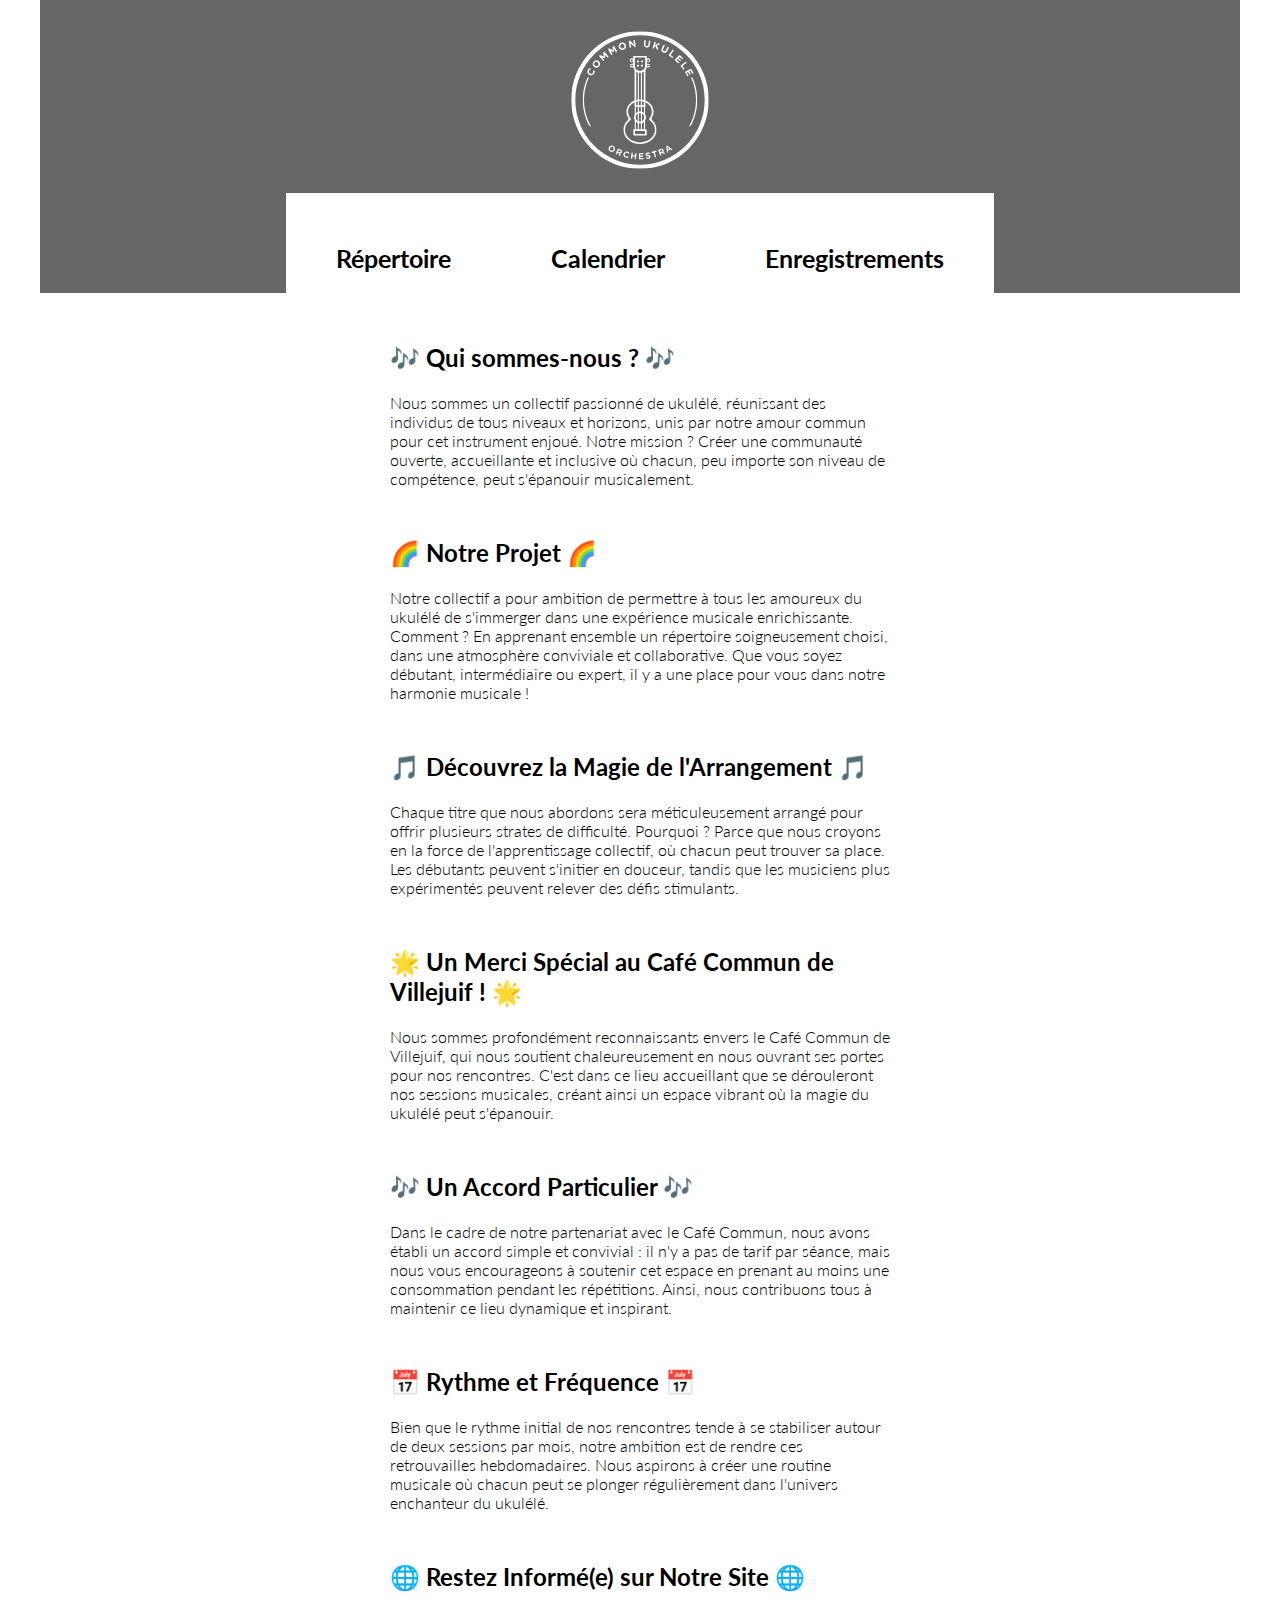
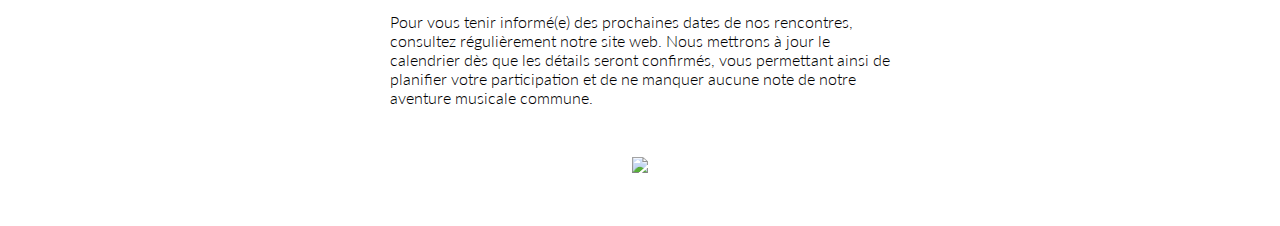
==== index.html @ accfc5ec "+ de trucs" ====
<!DOCTYPE html>
<html lang="fr">
  <head>
    <meta charset="UTF-8" />
    <meta name="viewport" content="width=device-width, initial-scale=1.0" />
    <title>Site Ukulélé</title>
    <link rel="stylesheet" href="styles.css" />
    <link rel="preconnect" href="https://fonts.googleapis.com" />
    <link rel="preconnect" href="https://fonts.gstatic.com" crossorigin />
    <link
      href="https://fonts.googleapis.com/css2?family=Lato:ital,wght@0,100;0,300;0,400;0,700;0,900;1,100;1,300;1,400;1,700;1,900&display=swap"
      rel="stylesheet"
    />
  </head>
  <body>
    <header>
      <a href="index.html">
        <img src="img/logo_white.svg" class="logo_title" />
      </a>
      <nav>
        <ul class="navbar">
          <li><a href="repertoire.html">Répertoire</a></li>
          <li><a href="calendrier.html">Calendrier</a></li>
          <li><a href="#calendrier">Enregistrements</a></li>
        </ul>
      </nav>
    </header>



    <div class="project_text_container">
      <h2>🎶 Qui sommes-nous ? 🎶</h2>

      <p>
        Nous sommes un collectif passionné de ukulélé, réunissant des individus
        de tous niveaux et horizons, unis par notre amour commun pour cet
        instrument enjoué. Notre mission ? Créer une communauté ouverte,
        accueillante et inclusive où chacun, peu importe son niveau de
        compétence, peut s'épanouir musicalement.
      </p>

      <h2>🌈 Notre Projet 🌈</h2>

      <p>
        Notre collectif a pour ambition de permettre à tous les amoureux du
        ukulélé de s'immerger dans une expérience musicale enrichissante.
        Comment ? En apprenant ensemble un répertoire soigneusement choisi, dans
        une atmosphère conviviale et collaborative. Que vous soyez débutant,
        intermédiaire ou expert, il y a une place pour vous dans notre harmonie
        musicale !
      </p>

      <h2>🎵 Découvrez la Magie de l'Arrangement 🎵</h2>

      <p>
        Chaque titre que nous abordons sera méticuleusement arrangé pour offrir
        plusieurs strates de difficulté. Pourquoi ? Parce que nous croyons en la
        force de l'apprentissage collectif, où chacun peut trouver sa place. Les
        débutants peuvent s'initier en douceur, tandis que les musiciens plus
        expérimentés peuvent relever des défis stimulants.
      </p>

      <h2>🌟 Un Merci Spécial au Café Commun de Villejuif ! 🌟</h2>

      <p>
        Nous sommes profondément reconnaissants envers le Café Commun de
        Villejuif, qui nous soutient chaleureusement en nous ouvrant ses portes
        pour nos rencontres. C'est dans ce lieu accueillant que se dérouleront
        nos sessions musicales, créant ainsi un espace vibrant où la magie du
        ukulélé peut s'épanouir.
      </p>

      <h2>🎶 Un Accord Particulier 🎶</h2>

      <p>
        Dans le cadre de notre partenariat avec le Café Commun, nous avons
        établi un accord simple et convivial : il n'y a pas de tarif par séance,
        mais nous vous encourageons à soutenir cet espace en prenant au moins
        une consommation pendant les répétitions. Ainsi, nous contribuons tous à
        maintenir ce lieu dynamique et inspirant.
      </p>

      <h2>📅 Rythme et Fréquence 📅</h2>

      <p>
        Bien que le rythme initial de nos rencontres tende à se stabiliser
        autour de deux sessions par mois, notre ambition est de rendre ces
        retrouvailles hebdomadaires. Nous aspirons à créer une routine musicale
        où chacun peut se plonger régulièrement dans l'univers enchanteur du
        ukulélé.
      </p>

      <h2>🌐 Restez Informé(e) sur Notre Site 🌐</h2>

      <p>
        Pour vous tenir informé(e) des prochaines dates de nos rencontres,
        consultez régulièrement notre site web. Nous mettrons à jour le
        calendrier dès que les détails seront confirmés, vous permettant ainsi
        de planifier votre participation et de ne manquer aucune note de notre
        aventure musicale commune.
      </p>
    </div>
    <footer>
      <a href="index.html">
        <img src="img/logo.svg" class="logo_title" />
      </a>
    </footer>
  </body>
</html>
---- styles.css ----
/* Reset CSS */
* {
  margin: 0;
  padding: 0;
  box-sizing: border-box;
}

html {
  width: 1200px;
  margin: auto;
  font-family: "Lato", sans-serif;
  font-weight: 300;
  font-style: normal;
}
header {
  display: flex;
  flex-direction: column;
  align-items: center;

  background: linear-gradient(rgba(0, 0, 0, 0.6), rgba(0, 0, 0, 0.6)),
    url(boats.jpg) no-repeat, url("img/hero.jpg");
  background-size: 100% 100%;
}

.navbar {
  display: flex;
  flex-direction: row;
}

nav {
  margin: 40px 0px;
  margin-bottom: 20px;
  font-size: 25px;
  font-family: "Lato", sans-serif;
  font-weight: 700;
  font-style: normal;
}

nav a {
  text-decoration: none;
  color: black;
  background-color: white;
  padding: 50px;
}
.logo_title {
  width: 200px;
}

.img_hero {
  width: 1200px;
}
li {
  list-style: none;
}

.project_text_container {
  width: 500px;
  margin: auto;
}

h1 {
  margin: auto;
}

h2 {
  margin-top: 50px;
  margin-bottom: 20px;
}

footer {
  display: flex;
  flex-direction: column;
  align-items: center;
  margin: 50px;
}

.calendar {
  margin-top: 50px;
  display: flex;
  margin: auto;
}
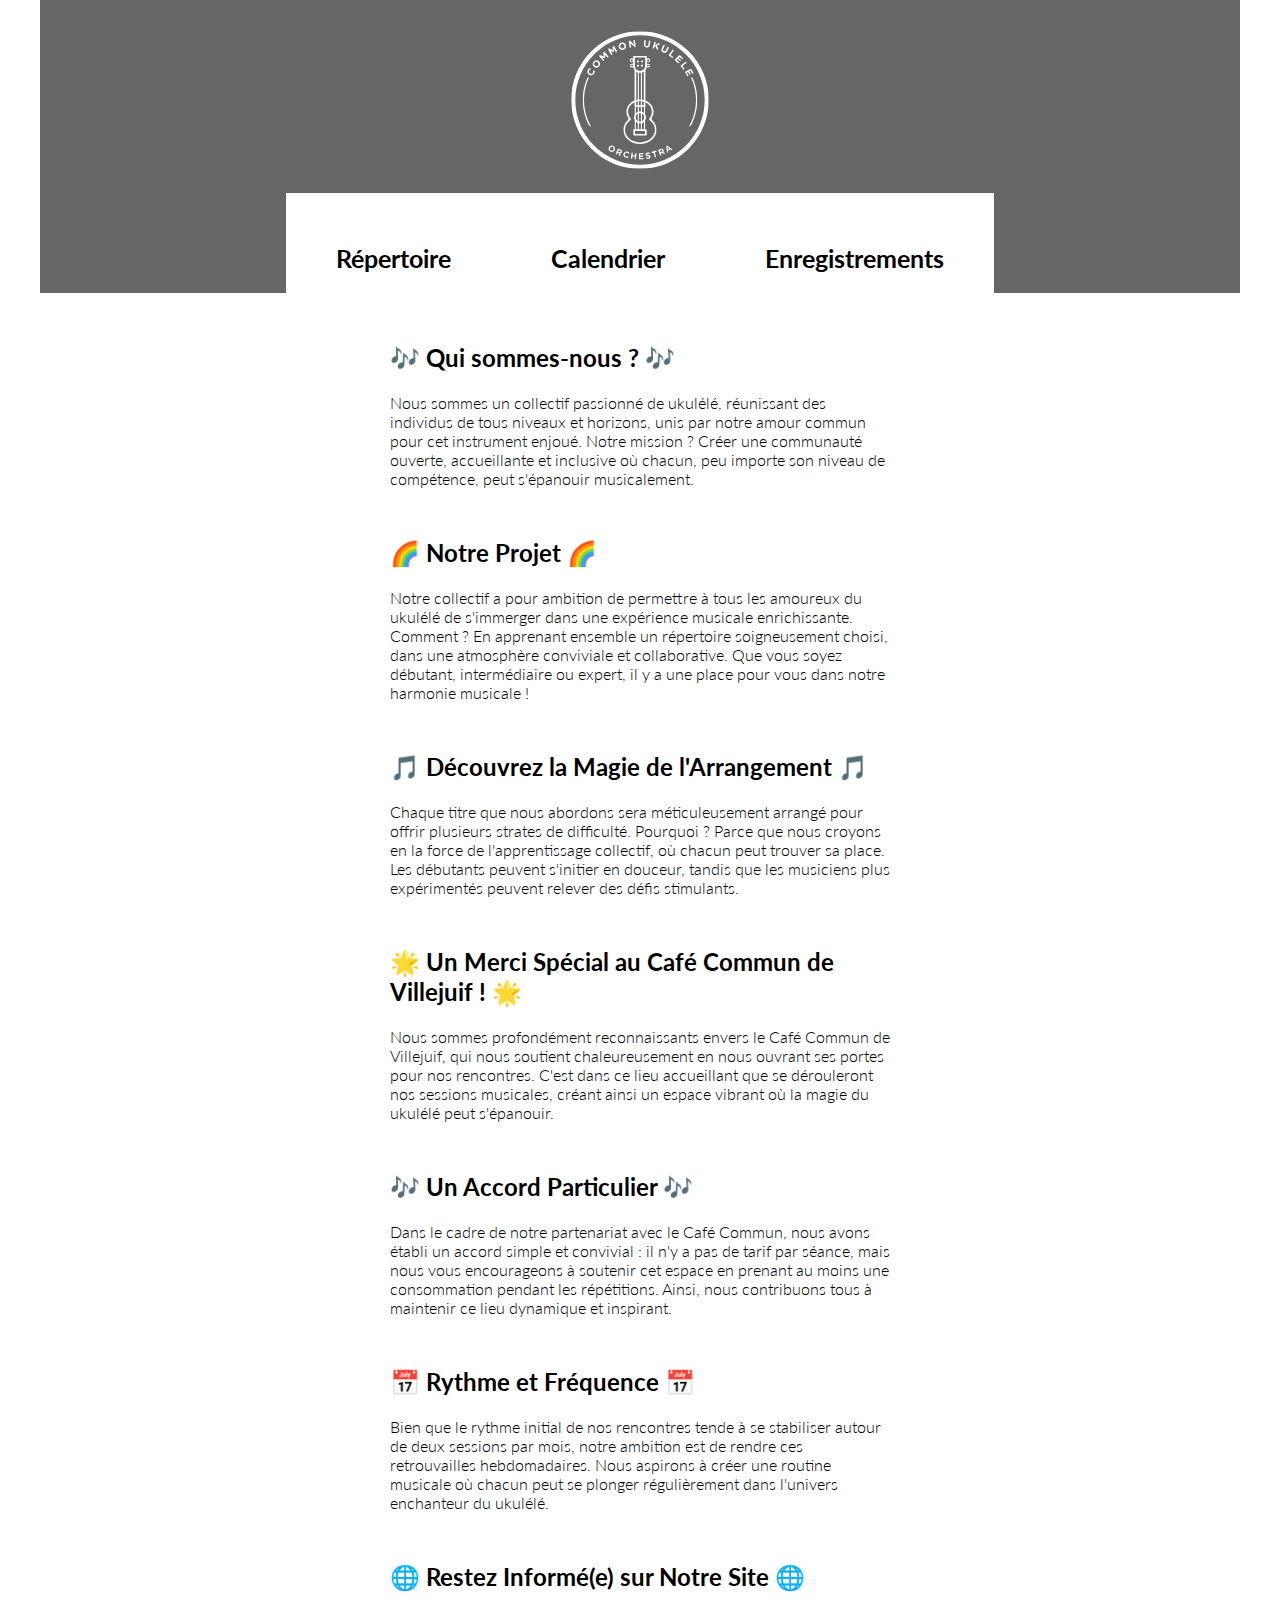
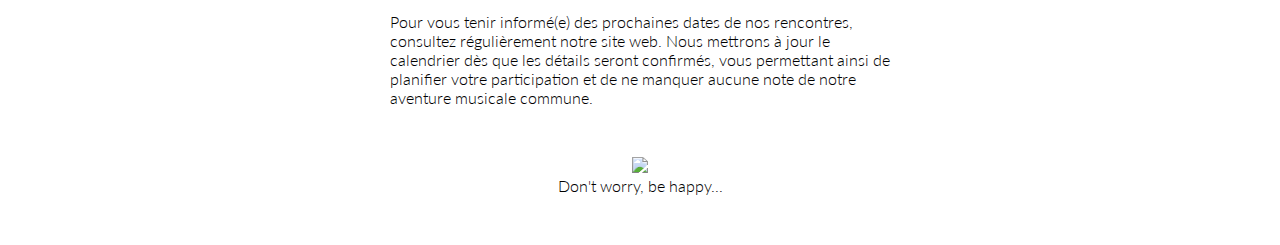
==== commit 57315b1c: "footer" ====
--- a/index.html
+++ b/index.html
@@ -104,6 +104,7 @@
       <a href="index.html">
         <img src="img/logo.svg" class="logo_title" />
       </a>
+      <p>Don't worry, be happy...</p>
     </footer>
   </body>
 </html>
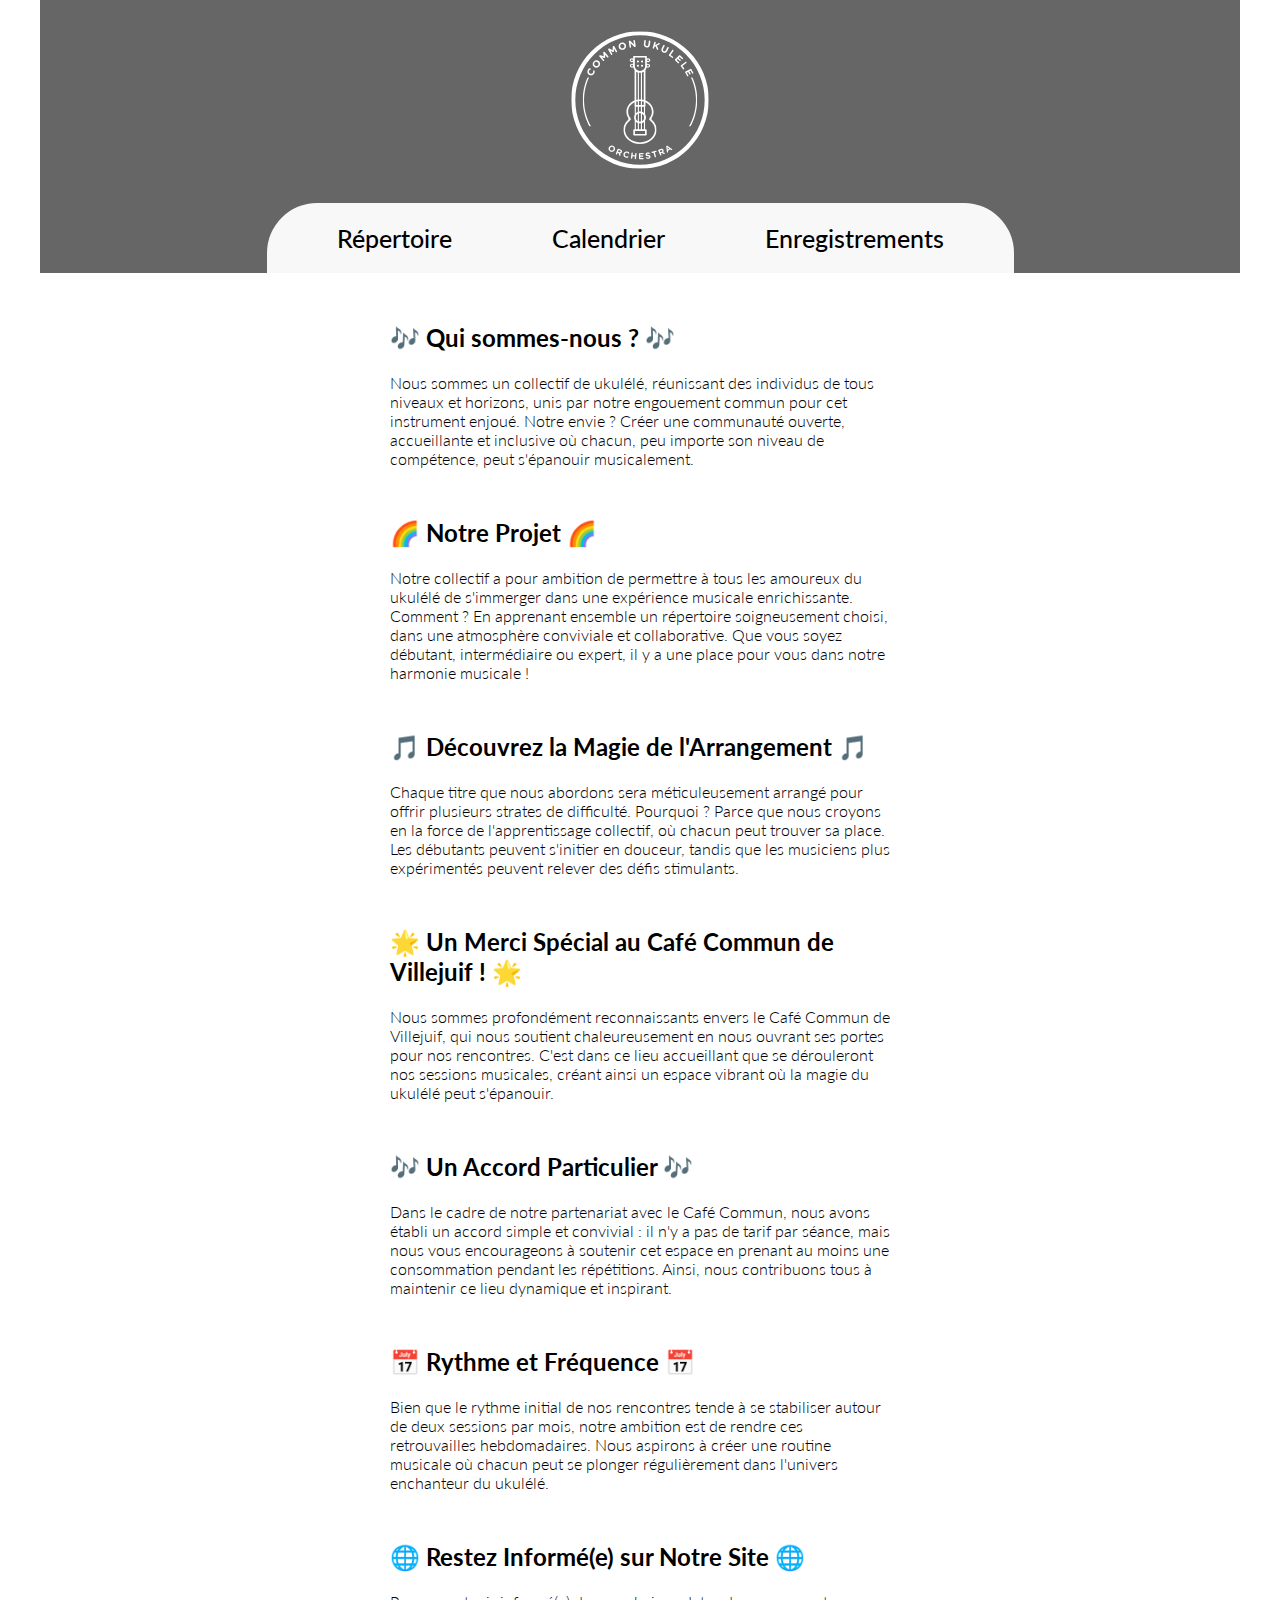
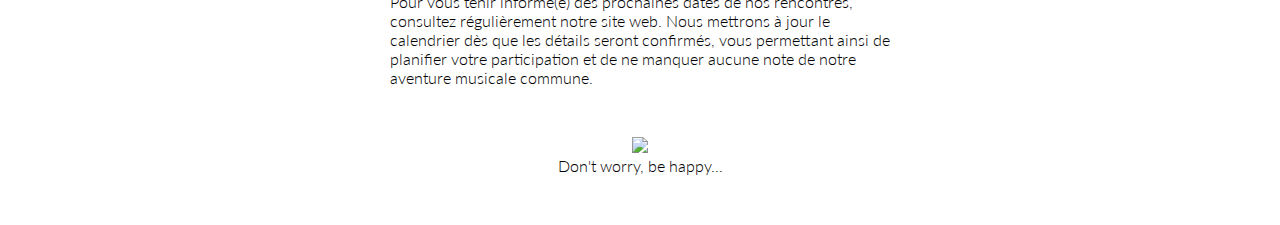
==== commit e4c074f2: "massive commit" ====
--- a/index.html
+++ b/index.html
@@ -13,7 +13,7 @@
     />
   </head>
   <body>
-    <header>
+    <header class="hero">
       <a href="index.html">
         <img src="img/logo_white.svg" class="logo_title" />
       </a>
@@ -32,9 +32,9 @@
       <h2>🎶 Qui sommes-nous ? 🎶</h2>
 
       <p>
-        Nous sommes un collectif passionné de ukulélé, réunissant des individus
-        de tous niveaux et horizons, unis par notre amour commun pour cet
-        instrument enjoué. Notre mission ? Créer une communauté ouverte,
+        Nous sommes un collectif de ukulélé, réunissant des individus
+        de tous niveaux et horizons, unis par notre engouement commun pour cet
+        instrument enjoué. Notre envie ? Créer une communauté ouverte,
         accueillante et inclusive où chacun, peu importe son niveau de
         compétence, peut s'épanouir musicalement.
       </p>
--- a/styles.css
+++ b/styles.css
@@ -19,7 +19,7 @@
 
   background: linear-gradient(rgba(0, 0, 0, 0.6), rgba(0, 0, 0, 0.6)),
     url(boats.jpg) no-repeat, url("img/hero.jpg");
-  background-size: 100% 100%;
+  background-size: contain;
 }
 
 .navbar {
@@ -28,18 +28,19 @@
 }
 
 nav {
-  margin: 40px 0px;
-  margin-bottom: 20px;
   font-size: 25px;
   font-family: "Lato", sans-serif;
-  font-weight: 700;
+  font-weight: 450;
   font-style: normal;
+  background-color: #f8f8f8;
+  border-top-right-radius: 50px;
+  border-top-left-radius: 50px;
+  padding: 20px;
 }
 
 nav a {
   text-decoration: none;
   color: black;
-  background-color: white;
   padding: 50px;
 }
 .logo_title {
@@ -79,3 +80,44 @@
   display: flex;
   margin: auto;
 }
+
+@media screen and (max-width: 800px) {
+  html {
+    width: 100%;
+  }
+
+  
+
+  header {
+    
+    width: 100%; /* Ajustez la largeur selon vos besoins */
+    height: 300px; /* Ajustez la hauteur selon vos besoins */
+    background-image: url('img/hero.jpg')linear-gradient(rgba(0, 0, 0, 0.6), rgba(0, 0, 0, 0.6));
+    background-size: cover;
+    background-position: center;
+  }
+
+  .navbar {
+    display: grid;
+  }
+
+  nav {
+    font-size: 25px;
+    font-family: "Lato", sans-serif;
+    font-weight: 450;
+    font-style: normal;
+    background-color: #f8f8f8;
+    border-top-right-radius: 0px;
+    border-top-left-radius: 0px;
+    padding: 20px;
+  }
+  .project_text_container {
+    width: 100%;
+    padding:10px;
+  }
+
+  .img_hero {
+    width: 100%;
+    height: auto;
+  }
+}
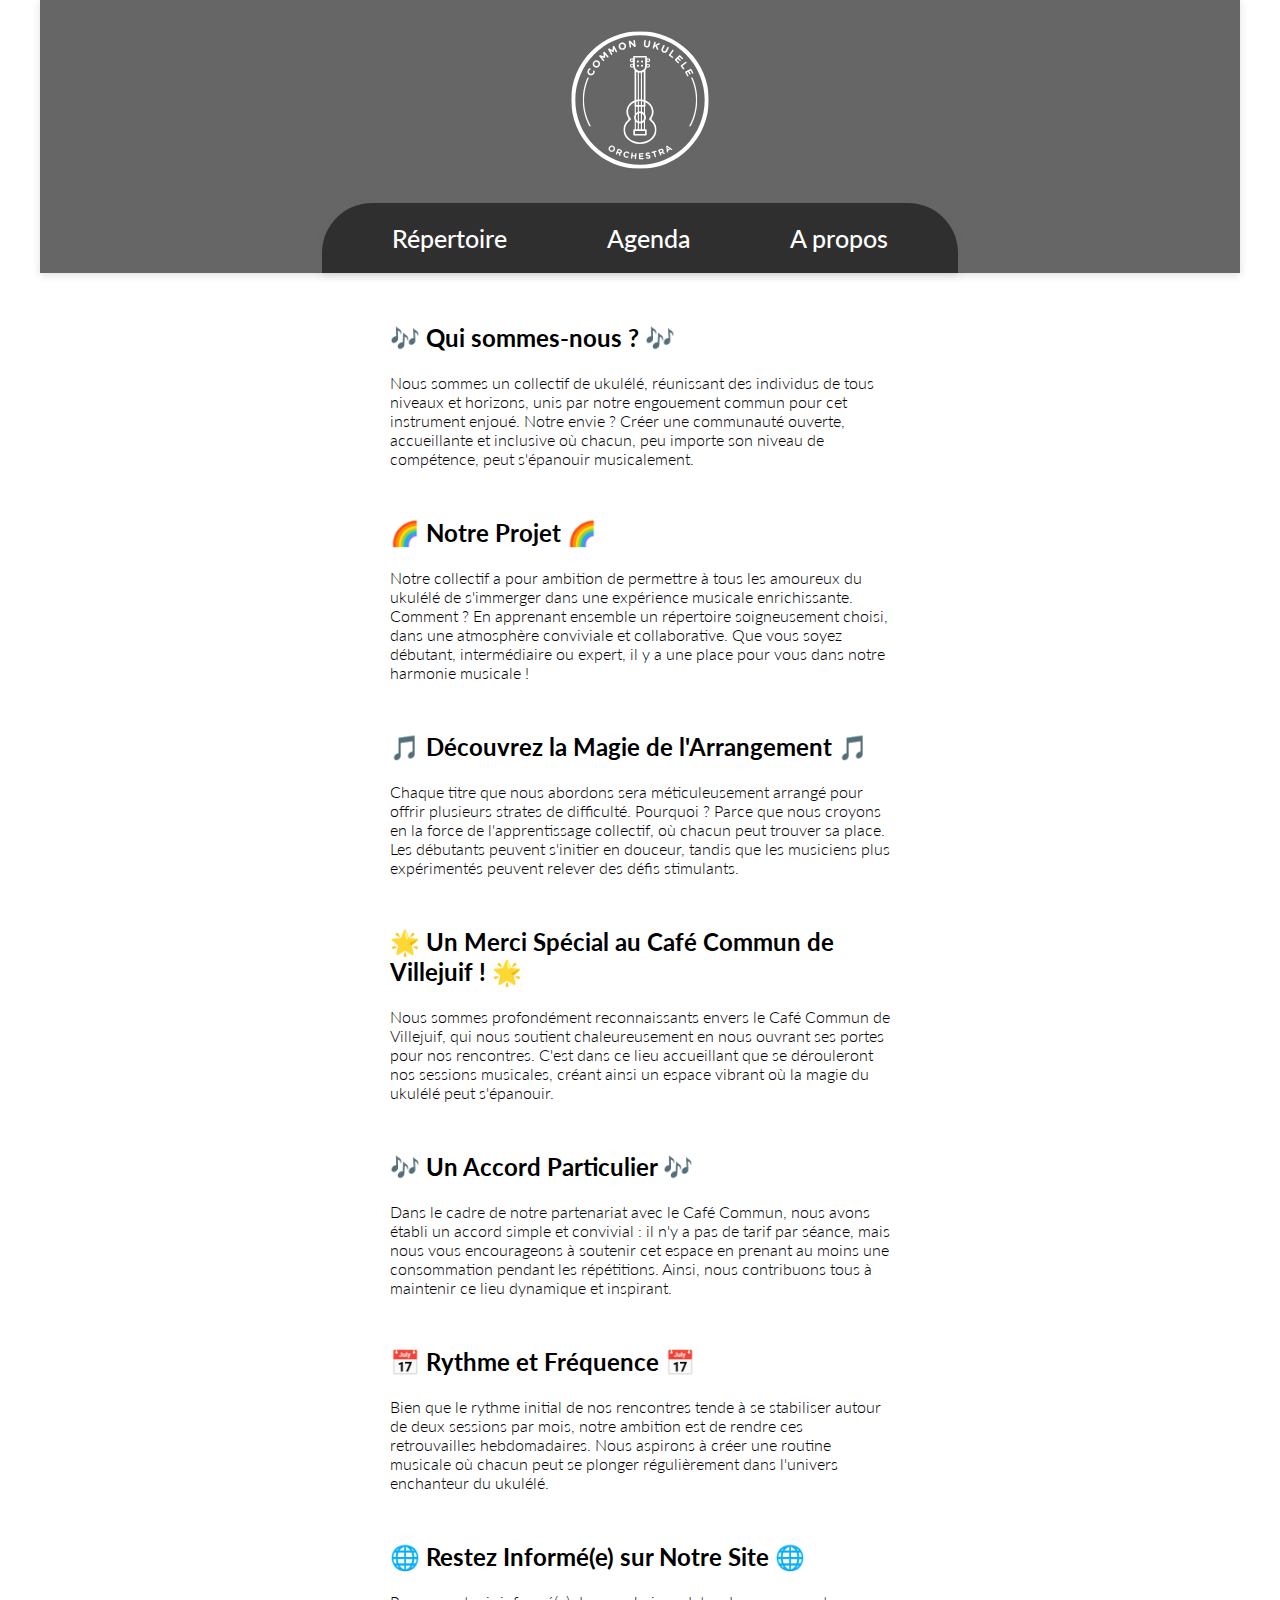
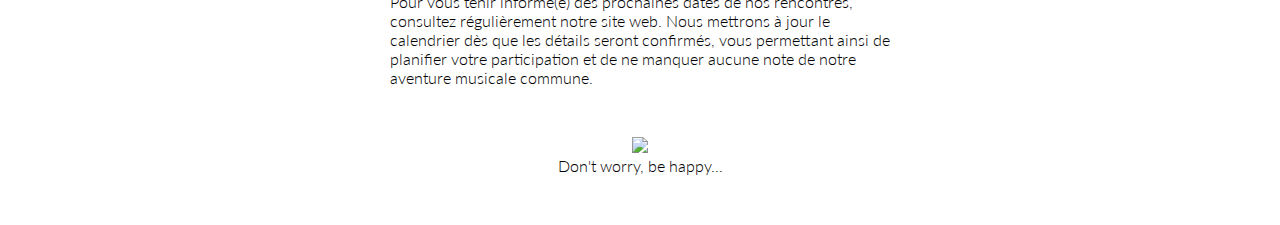
==== commit e24bfd39: "commit monstrueux" ====
--- a/index.html
+++ b/index.html
@@ -20,8 +20,8 @@
       <nav>
         <ul class="navbar">
           <li><a href="repertoire.html">Répertoire</a></li>
-          <li><a href="calendrier.html">Calendrier</a></li>
-          <li><a href="#calendrier">Enregistrements</a></li>
+          <li><a href="agenda.html">Agenda</a></li>
+          <li><a href="index.html">A propos</a></li>
         </ul>
       </nav>
     </header>
--- a/styles.css
+++ b/styles.css
@@ -13,6 +13,7 @@
   font-style: normal;
 }
 header {
+  margin-bottom: 40px;
   display: flex;
   flex-direction: column;
   align-items: center;
@@ -20,11 +21,13 @@
   background: linear-gradient(rgba(0, 0, 0, 0.6), rgba(0, 0, 0, 0.6)),
     url(boats.jpg) no-repeat, url("img/hero.jpg");
   background-size: contain;
+  box-shadow: rgba(99, 99, 99, 0.2) 0px 2px 8px 0px;
 }
 
 .navbar {
   display: flex;
   flex-direction: row;
+
 }
 
 nav {
@@ -32,15 +35,16 @@
   font-family: "Lato", sans-serif;
   font-weight: 450;
   font-style: normal;
-  background-color: #f8f8f8;
+  background-color: #2F2F2F;
   border-top-right-radius: 50px;
   border-top-left-radius: 50px;
   padding: 20px;
+  box-shadow: rgba(99, 99, 99, 0.2) 0px 2px 8px 0px;
 }
 
 nav a {
   text-decoration: none;
-  color: black;
+  color: white;
   padding: 50px;
 }
 .logo_title {
@@ -81,6 +85,8 @@
   margin: auto;
 }
 
+
+
 @media screen and (max-width: 800px) {
   html {
     width: 100%;
@@ -89,7 +95,6 @@
   
 
   header {
-    
     width: 100%; /* Ajustez la largeur selon vos besoins */
     height: 300px; /* Ajustez la hauteur selon vos besoins */
     background-image: url('img/hero.jpg')linear-gradient(rgba(0, 0, 0, 0.6), rgba(0, 0, 0, 0.6));
@@ -110,7 +115,9 @@
     border-top-right-radius: 0px;
     border-top-left-radius: 0px;
     padding: 20px;
+
   }
+
   .project_text_container {
     width: 100%;
     padding:10px;
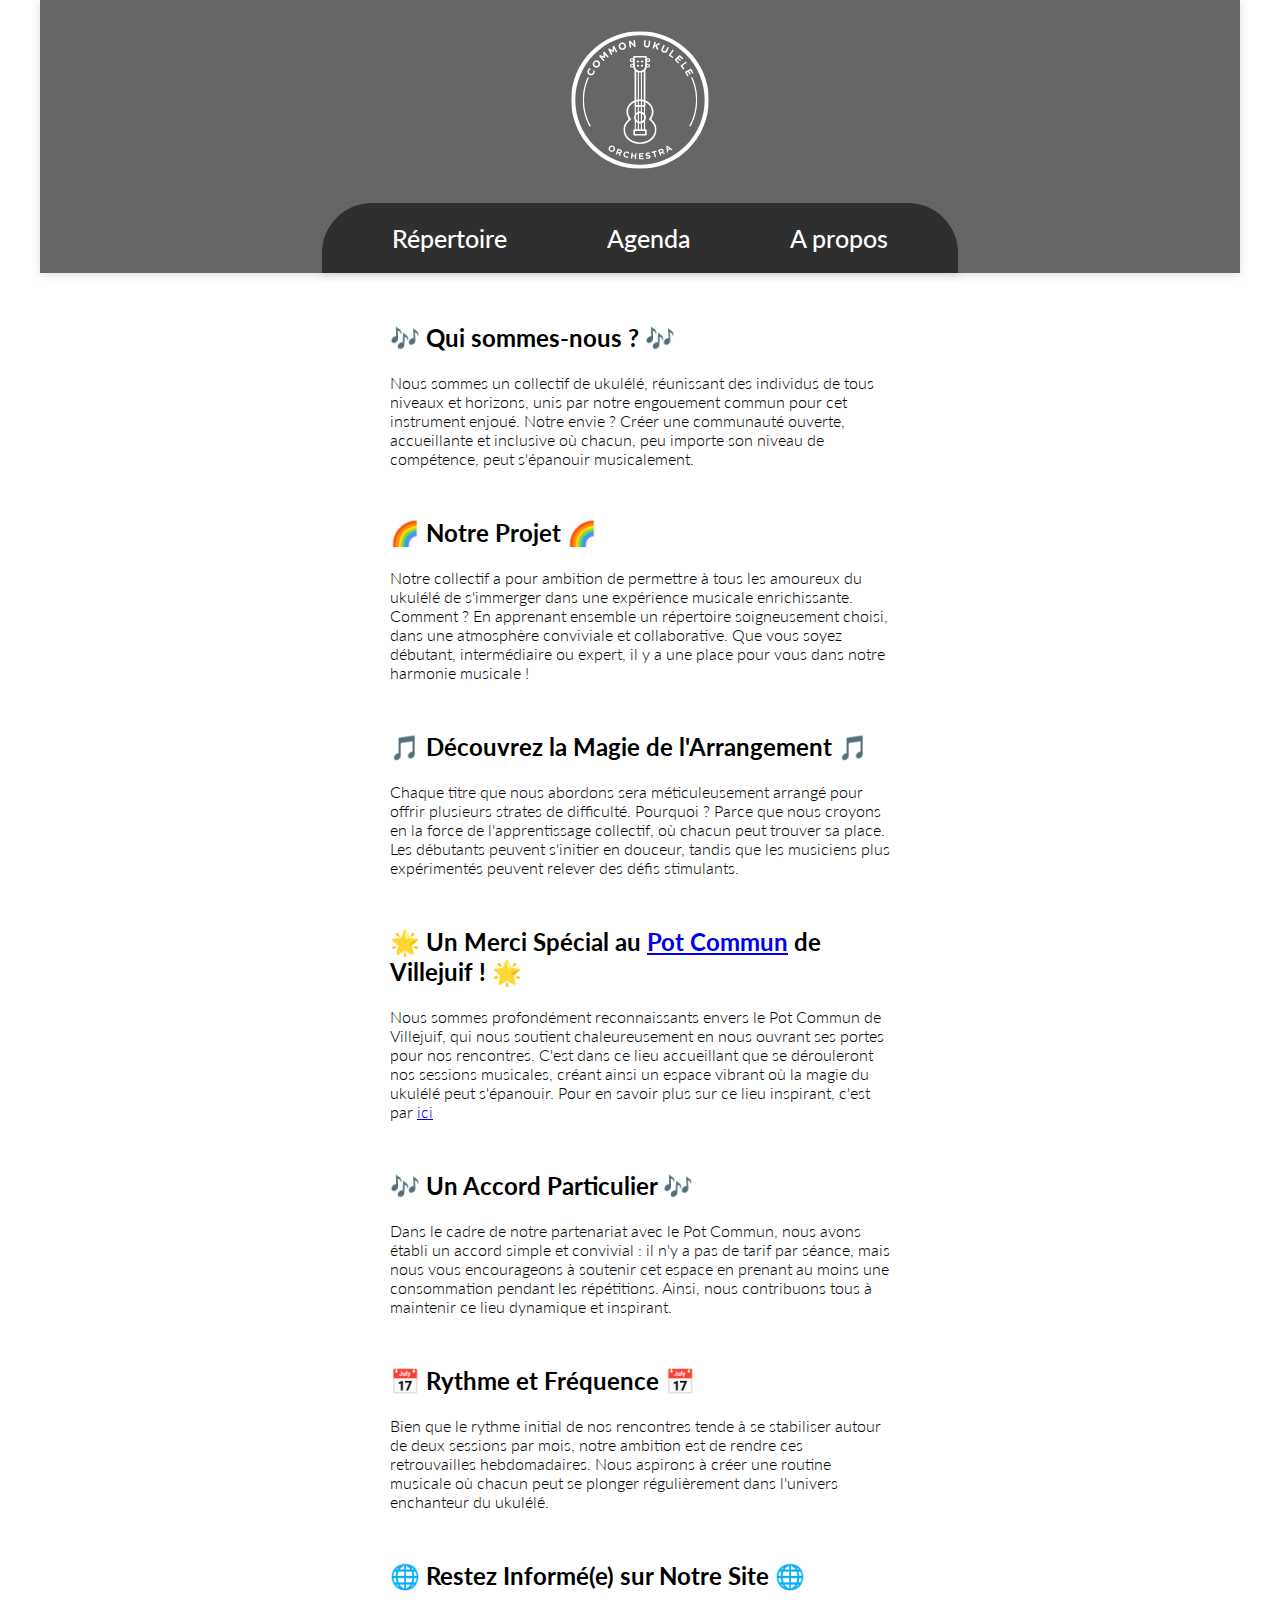
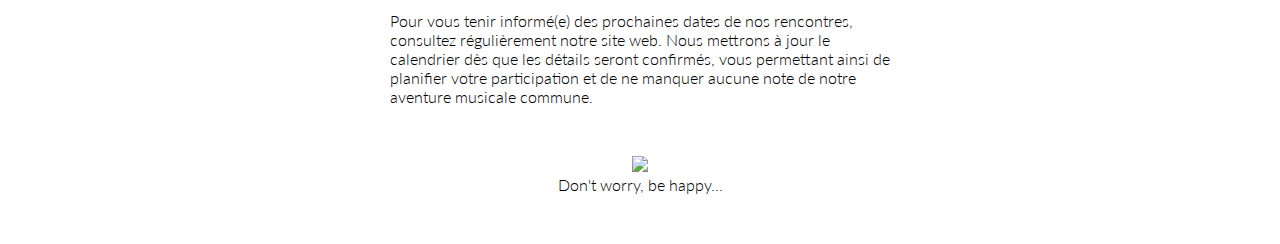
==== commit 27078672: "fix pot commun" ====
--- a/index.html
+++ b/index.html
@@ -3,7 +3,7 @@
   <head>
     <meta charset="UTF-8" />
     <meta name="viewport" content="width=device-width, initial-scale=1.0" />
-    <title>Site Ukulélé</title>
+    <title>Common Ukulele Orchestra</title>
     <link rel="stylesheet" href="styles.css" />
     <link rel="preconnect" href="https://fonts.googleapis.com" />
     <link rel="preconnect" href="https://fonts.gstatic.com" crossorigin />
@@ -26,14 +26,12 @@
       </nav>
     </header>
 
-
-
     <div class="project_text_container">
       <h2>🎶 Qui sommes-nous ? 🎶</h2>
 
       <p>
-        Nous sommes un collectif de ukulélé, réunissant des individus
-        de tous niveaux et horizons, unis par notre engouement commun pour cet
+        Nous sommes un collectif de ukulélé, réunissant des individus de tous
+        niveaux et horizons, unis par notre engouement commun pour cet
         instrument enjoué. Notre envie ? Créer une communauté ouverte,
         accueillante et inclusive où chacun, peu importe son niveau de
         compétence, peut s'épanouir musicalement.
@@ -60,23 +58,27 @@
         expérimentés peuvent relever des défis stimulants.
       </p>
 
-      <h2>🌟 Un Merci Spécial au Café Commun de Villejuif ! 🌟</h2>
+      <h2>
+        🌟 Un Merci Spécial au
+        <a href="https://potcommun.cafe/">Pot Commun</a> de Villejuif ! 🌟
+      </h2>
 
       <p>
-        Nous sommes profondément reconnaissants envers le Café Commun de
+        Nous sommes profondément reconnaissants envers le Pot Commun de
         Villejuif, qui nous soutient chaleureusement en nous ouvrant ses portes
         pour nos rencontres. C'est dans ce lieu accueillant que se dérouleront
         nos sessions musicales, créant ainsi un espace vibrant où la magie du
-        ukulélé peut s'épanouir.
+        ukulélé peut s'épanouir. Pour en savoir plus sur ce lieu inspirant,
+        c'est par <a href="https://potcommun.cafe/">ici</a>
       </p>
 
       <h2>🎶 Un Accord Particulier 🎶</h2>
 
       <p>
-        Dans le cadre de notre partenariat avec le Café Commun, nous avons
-        établi un accord simple et convivial : il n'y a pas de tarif par séance,
-        mais nous vous encourageons à soutenir cet espace en prenant au moins
-        une consommation pendant les répétitions. Ainsi, nous contribuons tous à
+        Dans le cadre de notre partenariat avec le Pot Commun, nous avons établi
+        un accord simple et convivial : il n'y a pas de tarif par séance, mais
+        nous vous encourageons à soutenir cet espace en prenant au moins une
+        consommation pendant les répétitions. Ainsi, nous contribuons tous à
         maintenir ce lieu dynamique et inspirant.
       </p>
 
--- a/styles.css
+++ b/styles.css
@@ -27,7 +27,6 @@
 .navbar {
   display: flex;
   flex-direction: row;
-
 }
 
 nav {
@@ -35,7 +34,7 @@
   font-family: "Lato", sans-serif;
   font-weight: 450;
   font-style: normal;
-  background-color: #2F2F2F;
+  background-color: #2f2f2f;
   border-top-right-radius: 50px;
   border-top-left-radius: 50px;
   padding: 20px;
@@ -85,19 +84,16 @@
   margin: auto;
 }
 
-
-
 @media screen and (max-width: 800px) {
   html {
     width: 100%;
   }
 
-  
-
   header {
     width: 100%; /* Ajustez la largeur selon vos besoins */
     height: 300px; /* Ajustez la hauteur selon vos besoins */
-    background-image: url('img/hero.jpg')linear-gradient(rgba(0, 0, 0, 0.6), rgba(0, 0, 0, 0.6));
+    background-image: url("img/hero.jpg")
+      linear-gradient(rgba(0, 0, 0, 0.6), rgba(0, 0, 0, 0.6));
     background-size: cover;
     background-position: center;
   }
@@ -106,25 +102,31 @@
     display: grid;
   }
 
-  nav {
-    font-size: 25px;
-    font-family: "Lato", sans-serif;
-    font-weight: 450;
-    font-style: normal;
-    background-color: #f8f8f8;
-    border-top-right-radius: 0px;
-    border-top-left-radius: 0px;
-    padding: 20px;
-
-  }
-
   .project_text_container {
     width: 100%;
-    padding:10px;
+    padding: 10px;
   }
 
   .img_hero {
     width: 100%;
     height: auto;
   }
+
+  nav a {
+    text-decoration: none;
+    color: white;
+    padding:0px;
+  }
+
+  nav {
+    font-size: 25px;
+    font-family: "Lato", sans-serif;
+    font-weight: 450;
+    font-style: normal;
+    background-color: #2f2f2f;
+    border-top-right-radius: 0px;
+    border-top-left-radius: 0px;
+    padding: 20px;
+    box-shadow: rgba(99, 99, 99, 0.2) 0px 2px 8px 0px;
+  }
 }
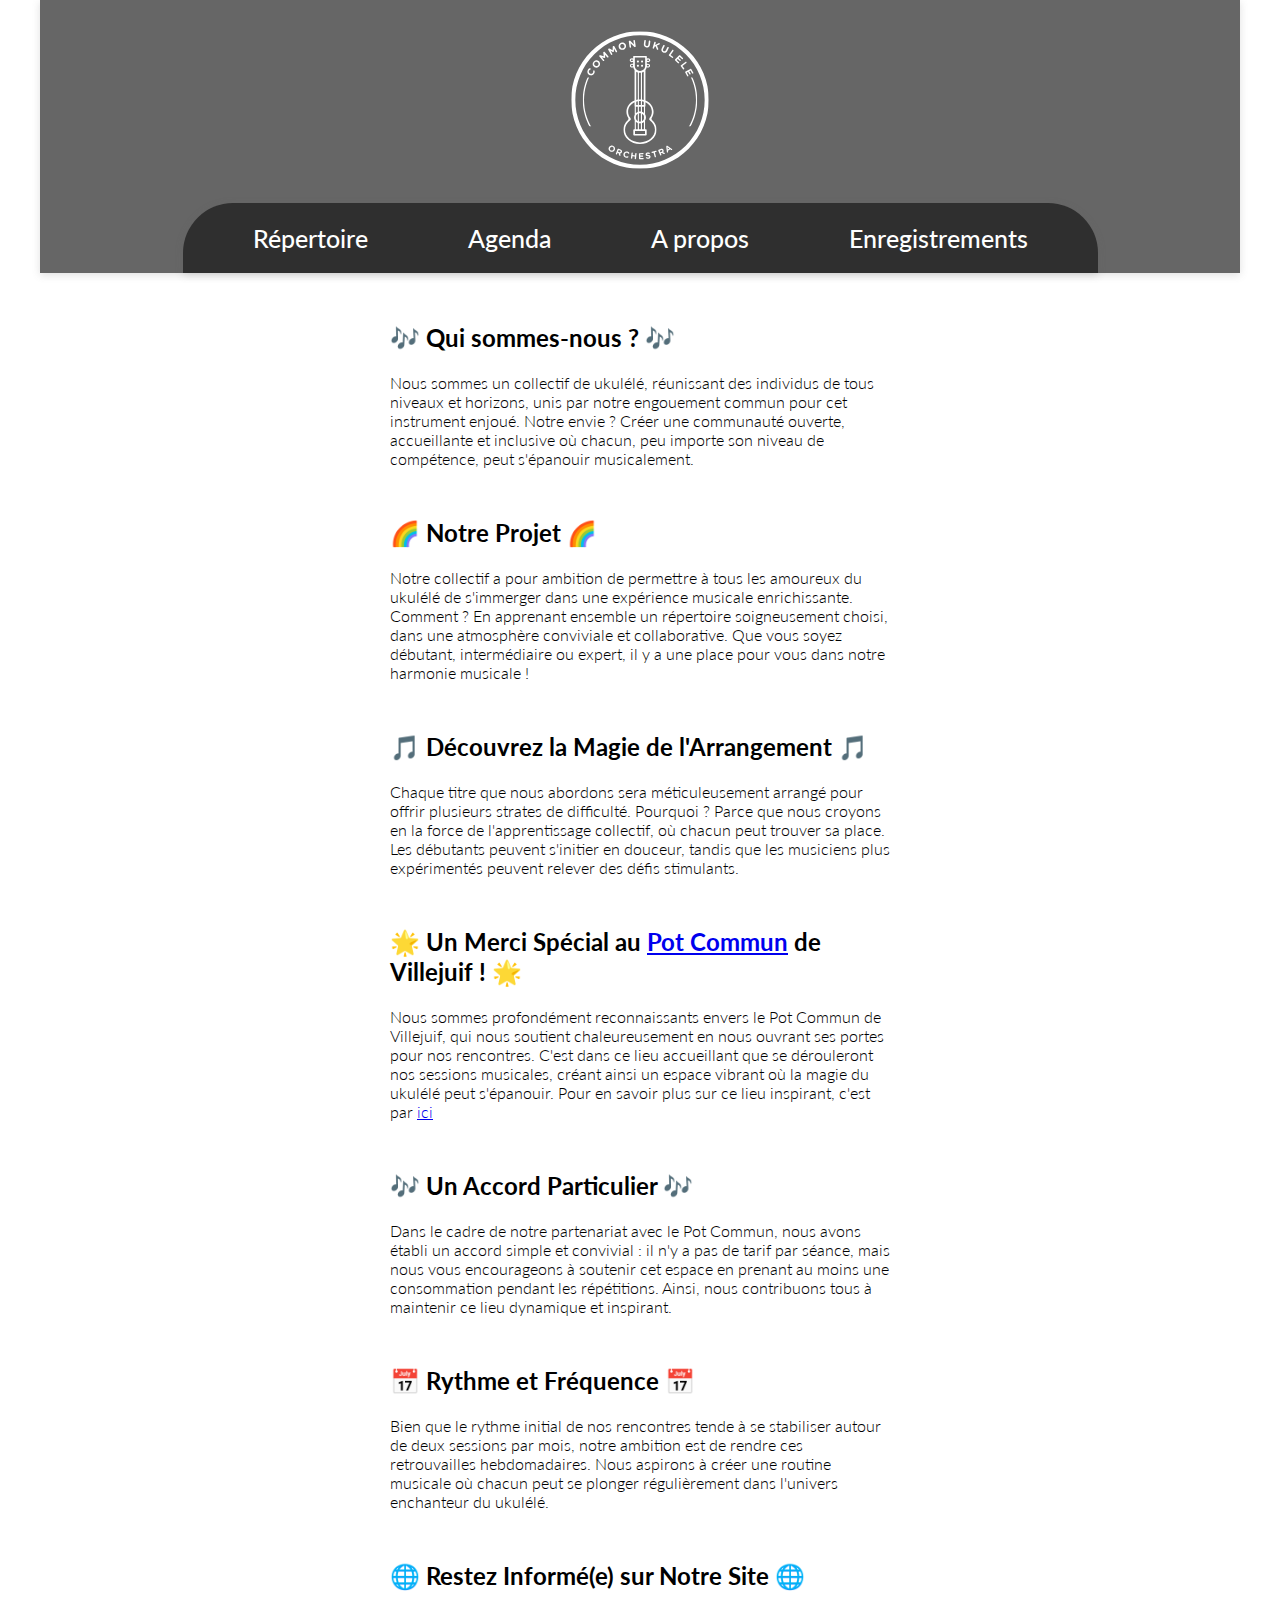
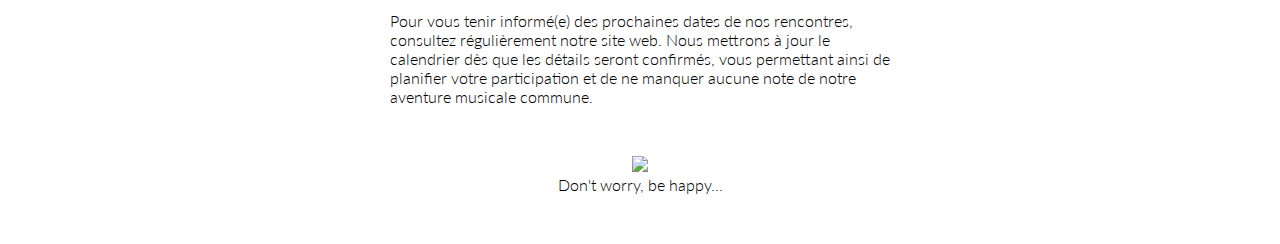
==== commit 225524b0: "rec part" ====
--- a/index.html
+++ b/index.html
@@ -22,6 +22,7 @@
           <li><a href="repertoire.html">Répertoire</a></li>
           <li><a href="agenda.html">Agenda</a></li>
           <li><a href="index.html">A propos</a></li>
+          <li><a href="enregistrements.html">Enregistrements</a></li>
         </ul>
       </nav>
     </header>
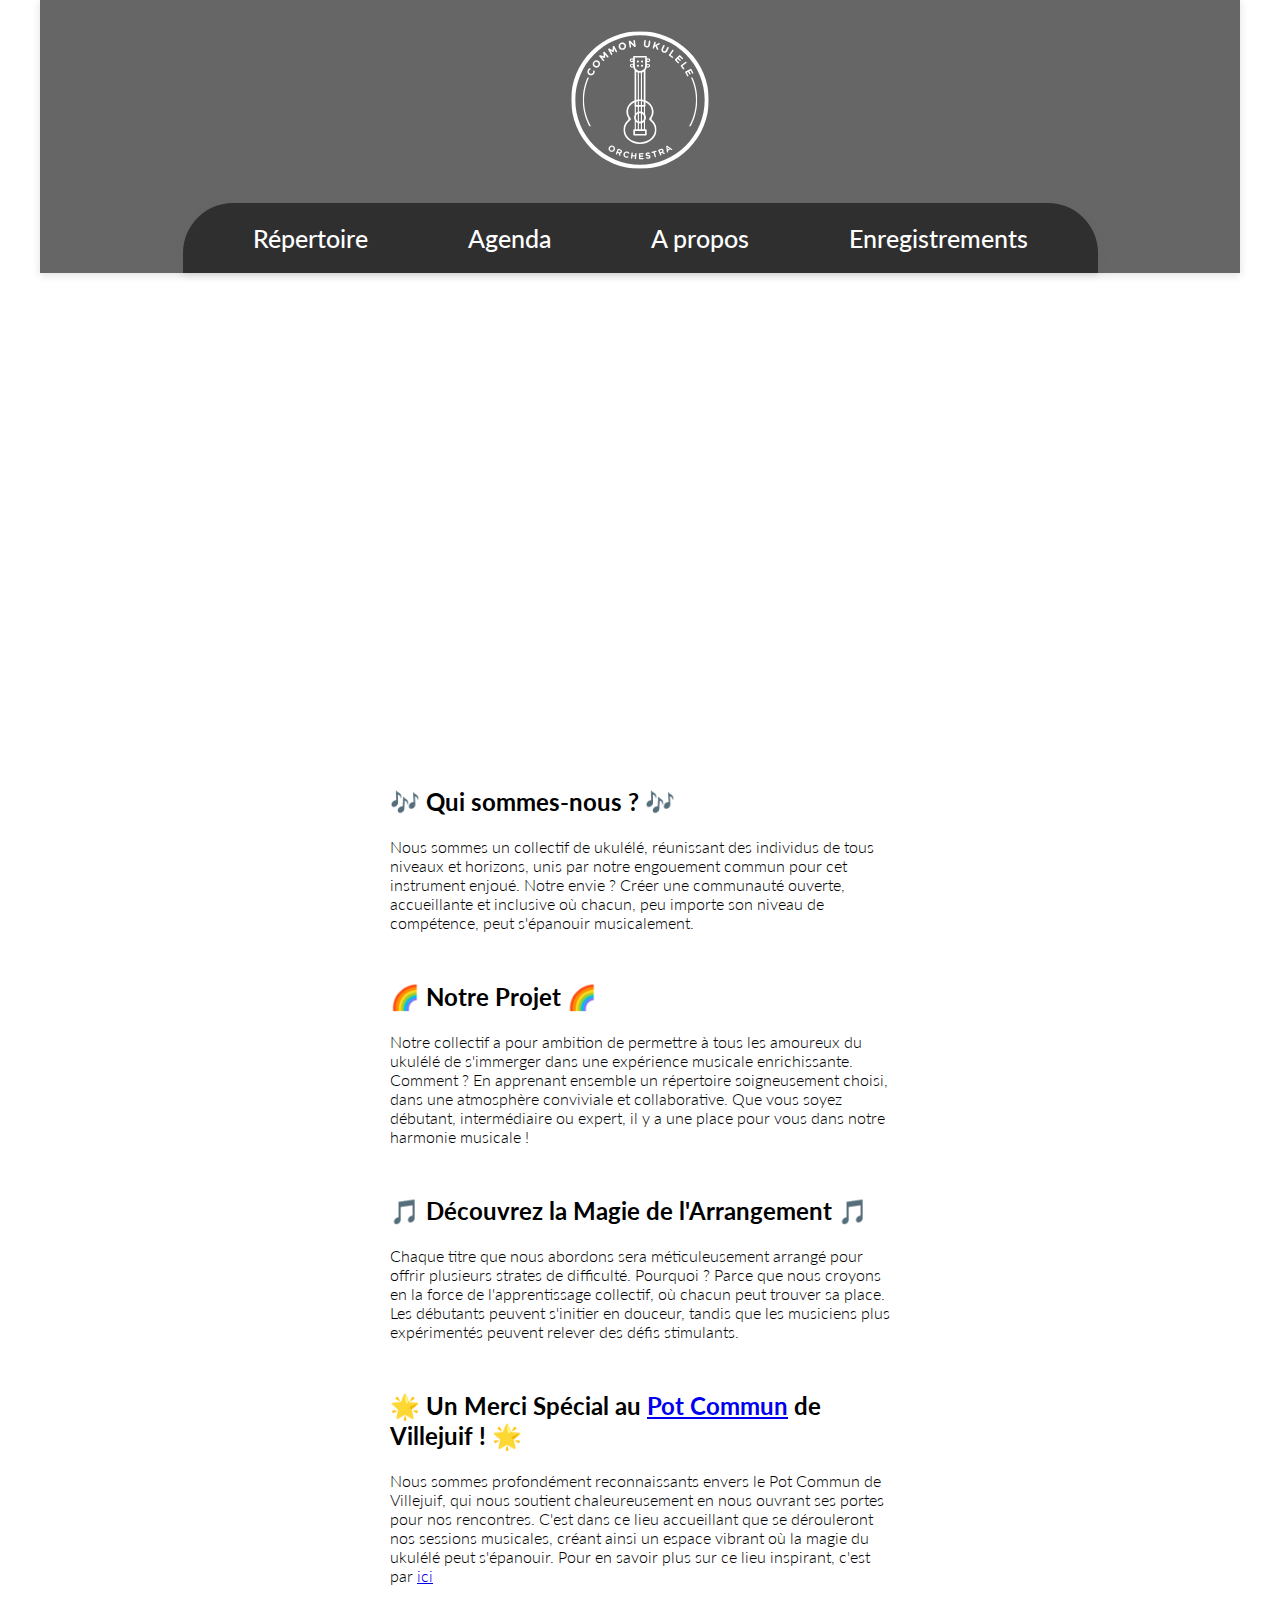
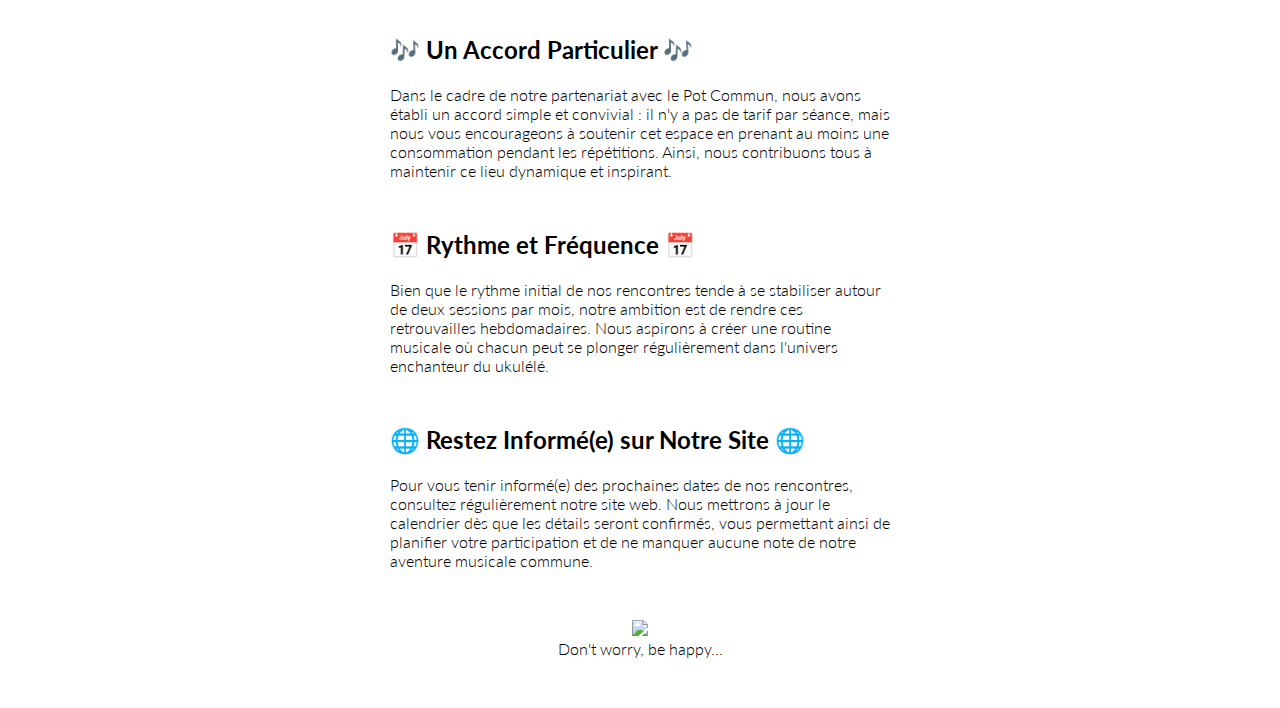
==== commit 8d5068d4: "integration video" ====
--- a/index.html
+++ b/index.html
@@ -27,6 +27,18 @@
       </nav>
     </header>
 
+    <div>
+      <iframe
+        width="560"
+        height="315"
+        src="https://www.youtube.com/embed/2gF5Zwe4RJk?si=LmsrtoU6Ibzsmo2R"
+        title="YouTube video player"
+        frameborder="0"
+        allow="accelerometer; autoplay; clipboard-write; encrypted-media; gyroscope; picture-in-picture; web-share"
+        referrerpolicy="strict-origin-when-cross-origin"
+        allowfullscreen
+      ></iframe>
+    </div>
     <div class="project_text_container">
       <h2>🎶 Qui sommes-nous ? 🎶</h2>
 
--- a/styles.css
+++ b/styles.css
@@ -12,15 +12,53 @@
   font-weight: 300;
   font-style: normal;
 }
-header {
-  margin-bottom: 40px;
+
+.hero {
+  margin-bottom: 100px;
   display: flex;
   flex-direction: column;
   align-items: center;
 
   background: linear-gradient(rgba(0, 0, 0, 0.6), rgba(0, 0, 0, 0.6)),
     url(boats.jpg) no-repeat, url("img/hero.jpg");
-  background-size: contain;
+  background-size: cover;
+  box-shadow: rgba(99, 99, 99, 0.2) 0px 2px 8px 0px;
+}
+
+.hero2 {
+  margin-bottom: 100px;
+  display: flex;
+  flex-direction: column;
+  align-items: center;
+
+  background: linear-gradient(rgba(0, 0, 0, 0.6), rgba(0, 0, 0, 0.6)),
+    url(boats.jpg) no-repeat, url("img/hero2.jpg");
+  background-size: cover;
+  box-shadow: rgba(99, 99, 99, 0.2) 0px 2px 8px 0px;
+}
+
+.hero3 {
+  margin-bottom: 100px;
+  display: flex;
+  flex-direction: column;
+  align-items: center;
+
+  background: linear-gradient(rgba(0, 0, 0, 0.6), rgba(0, 0, 0, 0.6)),
+    url(boats.jpg), url("img/hero3.jpg");
+  background-size: cover;
+  background-repeat: no-repeat;
+  box-shadow: rgba(99, 99, 99, 0.2) 0px 2px 8px 0px;
+}
+
+.hero4 {
+  margin-bottom: 100px;
+  display: flex;
+  flex-direction: column;
+  align-items: center;
+
+  background: linear-gradient(rgba(0, 0, 0, 0.6), rgba(0, 0, 0, 0.6)),
+    url(boats.jpg) no-repeat, url("img/hero4.jpg");
+  background-size: cover;
   box-shadow: rgba(99, 99, 99, 0.2) 0px 2px 8px 0px;
 }
 
@@ -84,22 +122,66 @@
   margin: auto;
 }
 
+iframe {
+  display: block;
+  margin:auto;
+  width: 700px;
+  height: 364px;
+  padding: 25px;
+}
+
 @media screen and (max-width: 800px) {
   html {
     width: 100%;
   }
 
-  header {
+  .hero {
     width: 100%; /* Ajustez la largeur selon vos besoins */
     height: 300px; /* Ajustez la hauteur selon vos besoins */
     background-image: url("img/hero.jpg")
       linear-gradient(rgba(0, 0, 0, 0.6), rgba(0, 0, 0, 0.6));
     background-size: cover;
     background-position: center;
-  }
-
+    margin-bottom: 100px;
+  }
+
+  .hero2 {
+    width: 100%; /* Ajustez la largeur selon vos besoins */
+    height: 300px; /* Ajustez la hauteur selon vos besoins */
+    background-image: url("img/hero2.jpg")
+      linear-gradient(rgba(0, 0, 0, 0.6), rgba(0, 0, 0, 0.6));
+    background-size: cover;
+    background-position: center;
+    margin-bottom: 100px;
+  }
+  .hero3 {
+    width: 100%; /* Ajustez la largeur selon vos besoins */
+    height: 300px; /* Ajustez la hauteur selon vos besoins */
+    background-image: url("img/hero3.jpg")
+      linear-gradient(rgba(0, 0, 0, 0.6), rgba(0, 0, 0, 0.6));
+    background-size: cover;
+    background-position: center;
+    margin-bottom: 100px;
+  }
+  .hero4 {
+    width: 100%; /* Ajustez la largeur selon vos besoins */
+    height: 300px; /* Ajustez la hauteur selon vos besoins */
+    background-image: url("img/hero4.jpg")
+      linear-gradient(rgba(0, 0, 0, 0.6), rgba(0, 0, 0, 0.6));
+    background-size: cover;
+    background-position: left;
+    margin-bottom: 100px;
+  }
   .navbar {
     display: grid;
+  }
+
+  iframe {
+    display: block;
+    margin:auto;
+    width: 100%;
+    height: 300px;
+    padding: 25px;
   }
 
   .project_text_container {
@@ -115,7 +197,7 @@
   nav a {
     text-decoration: none;
     color: white;
-    padding:0px;
+    padding: 0px;
   }
 
   nav {
